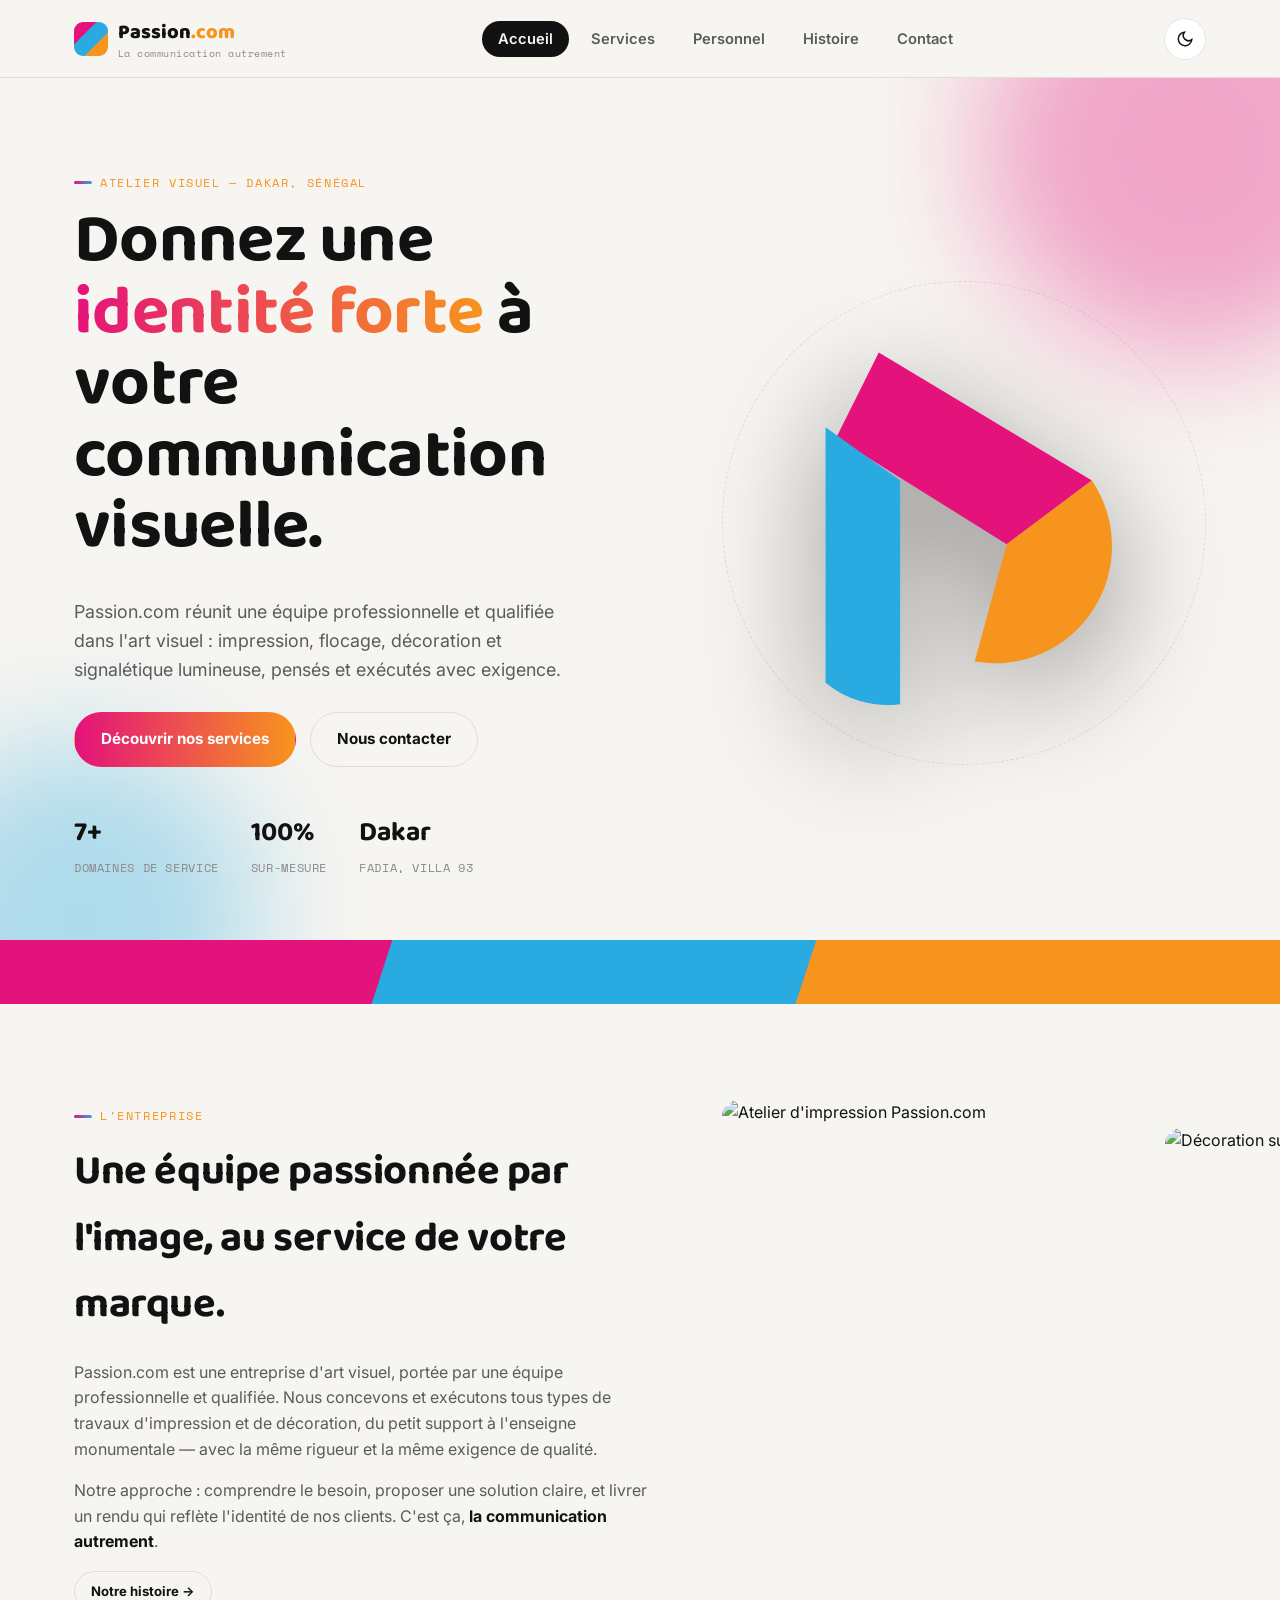
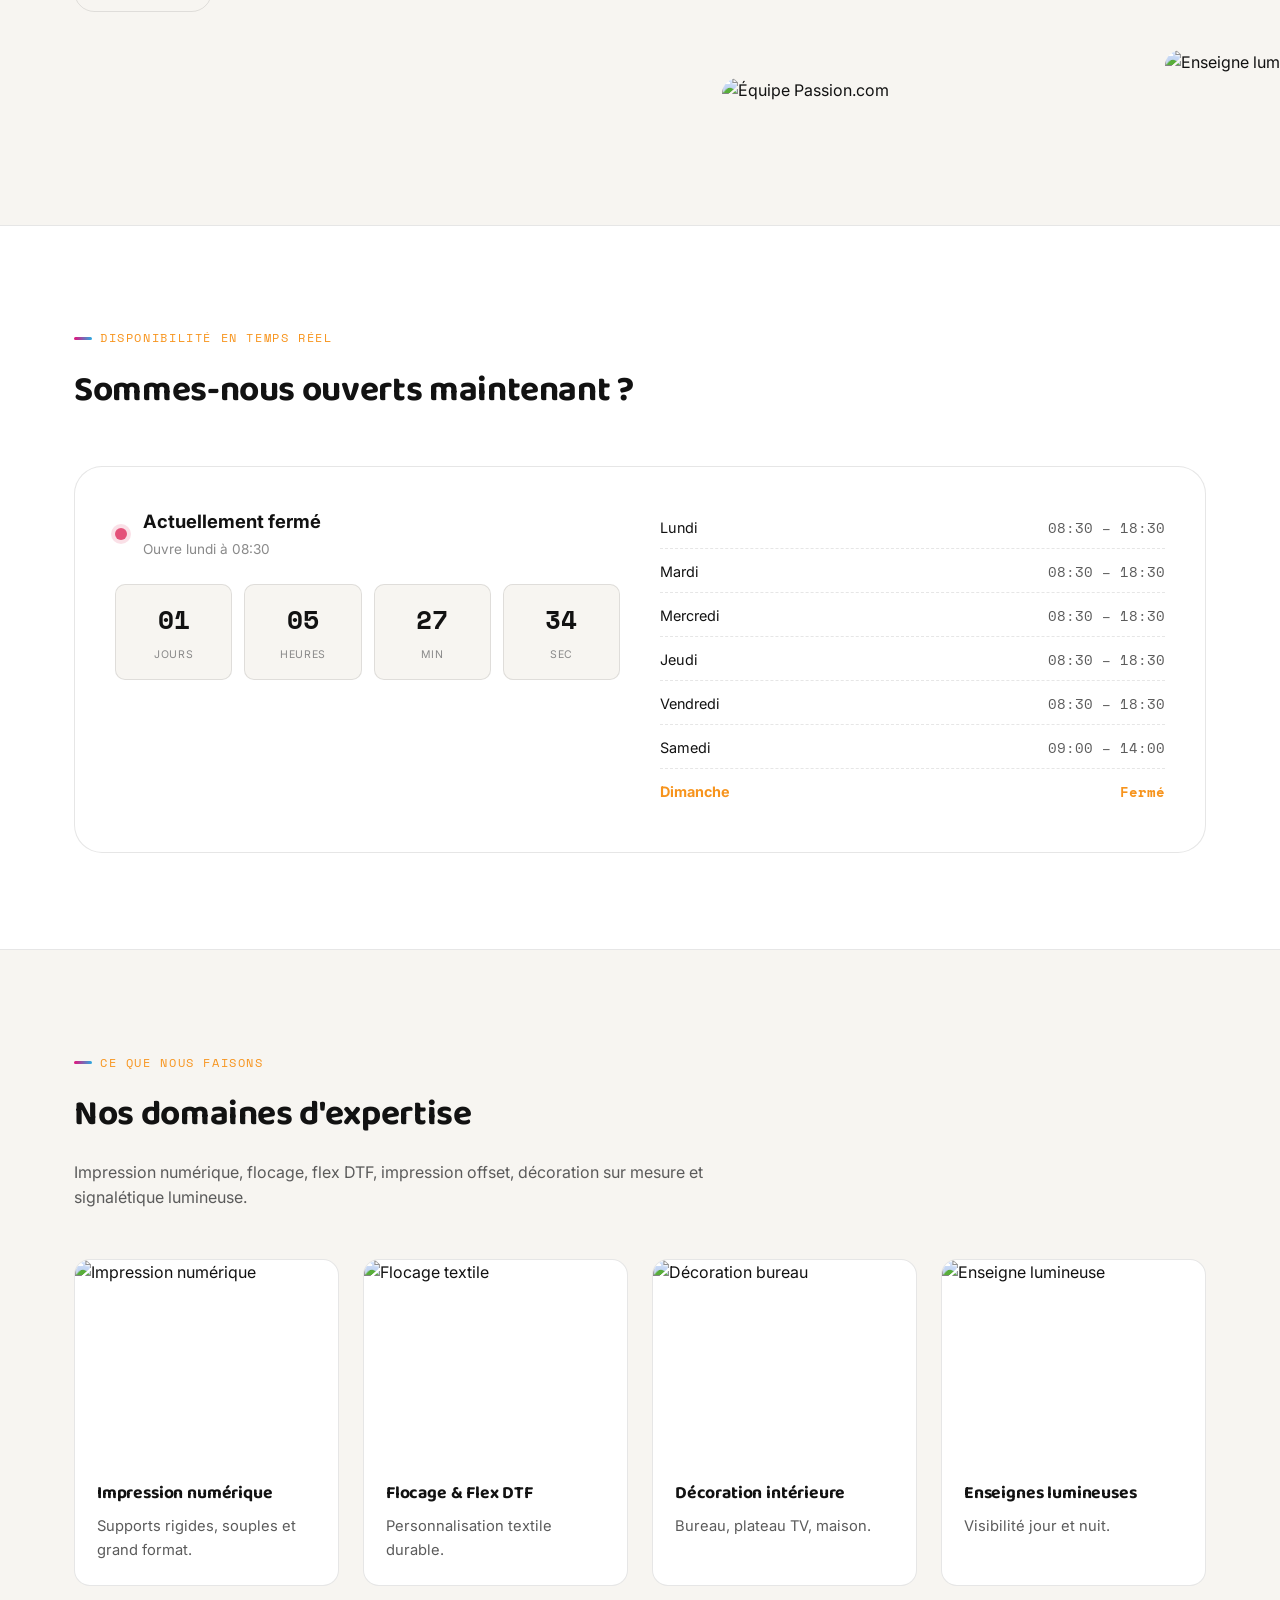
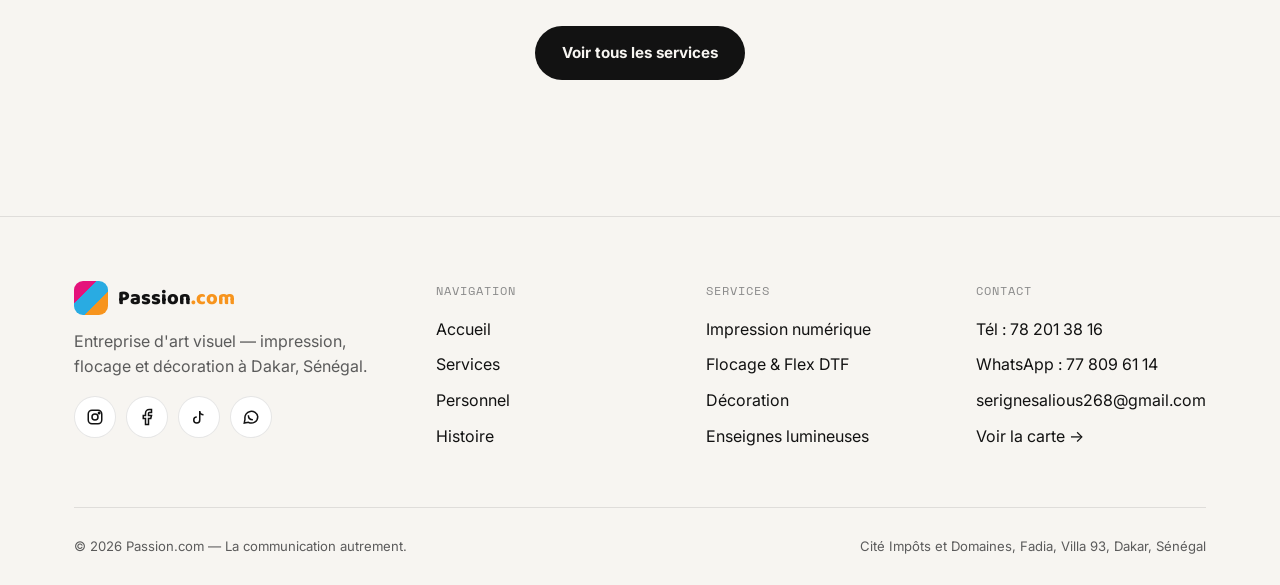
==== index.html @ 57a71912 "Premier depot du site Passion.com" ====
<!DOCTYPE html>
<html lang="fr" data-theme="dark">
<head>
<meta charset="UTF-8">
<meta name="viewport" content="width=device-width, initial-scale=1.0">
<title>Passion.com — La communication autrement | Dakar, Sénégal</title>
<meta name="description" content="Passion.com : impression numérique, flocage, flex DTF, impression offset, décoration et enseignes lumineuses à Dakar. La communication autrement.">
<link rel="preconnect" href="https://fonts.googleapis.com">
<link rel="stylesheet" href="css/style.css">
</head>
<body>

<!-- ============ HEADER ============ -->
<header class="site-header">
  <nav class="nav">
    <a href="index.html" class="brand">
      <span class="brand-mark"></span>
      <span>Passion<span style="color:var(--orange)">.com</span><small>La communication autrement</small></span>
    </a>
    <ul class="nav-links">
      <li><a href="index.html">Accueil</a></li>
      <li><a href="service.html">Services</a></li>
      <li><a href="personnel.html">Personnel</a></li>
      <li><a href="histoire.html">Histoire</a></li>
      <li><a href="contact.html">Contact</a></li>
    </ul>
    <div class="nav-actions">
      <button class="theme-toggle" aria-label="Basculer thème clair/sombre">
        <svg class="icon-sun" viewBox="0 0 24 24" fill="none" stroke="currentColor" stroke-width="2"><circle cx="12" cy="12" r="4"/><path d="M12 2v2M12 20v2M4.9 4.9l1.4 1.4M17.7 17.7l1.4 1.4M2 12h2M20 12h2M4.9 19.1l1.4-1.4M17.7 6.3l1.4-1.4"/></svg>
        <svg class="icon-moon" viewBox="0 0 24 24" fill="none" stroke="currentColor" stroke-width="2"><path d="M21 12.8A9 9 0 1111.2 3 7 7 0 0021 12.8z"/></svg>
      </button>
      <a href="contact.html" class="btn btn-primary btn-sm" style="display:none" id="cta-desktop">Devis gratuit</a>
      <button class="nav-toggle" aria-label="Ouvrir le menu"><span></span><span></span><span></span></button>
    </div>
  </nav>
</header>

<!-- ============ HERO ============ -->
<section class="hero">
  <div class="shard-field">
    <div class="shard blur" style="width:420px;height:420px;background:var(--magenta);border-radius:50%;top:-140px;right:-120px;"></div>
    <div class="shard blur" style="width:360px;height:360px;background:var(--blue);border-radius:50%;bottom:-160px;left:-100px;"></div>
  </div>
  <div class="container hero-grid">
    <div class="reveal in">
      <span class="eyebrow">Atelier visuel — Dakar, Sénégal</span>
      <h1>Donnez une <em>identité forte</em> à votre communication visuelle.</h1>
      <p class="lead">Passion.com réunit une équipe professionnelle et qualifiée dans l'art visuel : impression, flocage, décoration et signalétique lumineuse, pensés et exécutés avec exigence.</p>
      <div class="hero-actions">
        <a href="service.html" class="btn btn-gradient">Découvrir nos services</a>
        <a href="contact.html" class="btn btn-outline">Nous contacter</a>
      </div>
      <div class="hero-stats">
        <div class="hero-stat"><b>7+</b><span>Domaines de service</span></div>
        <div class="hero-stat"><b>100%</b><span>Sur-mesure</span></div>
        <div class="hero-stat"><b>Dakar</b><span>Fadia, Villa 93</span></div>
      </div>
    </div>
    <div class="hero-visual reveal in">
      <div class="ring"></div>
      <div class="p-shape">
        <svg viewBox="0 0 200 200">
          <polygon points="60,20 160,80 120,110 40,60" fill="var(--magenta)"/>
          <path d="M120,110 L160,80 A55,55 0 0 1 105,165 Z" fill="var(--orange)"/>
          <path d="M35,55 L70,80 L70,185 A45,45 0 0 1 35,175 Z" fill="var(--blue)"/>
        </svg>
      </div>
    </div>
  </div>
</section>

<div class="shard-divider" aria-hidden="true"><span></span><span></span><span></span></div>

<!-- ============ PRÉSENTATION ============ -->
<section id="apropos">
  <div class="container">
    <div class="hero-grid" style="align-items:flex-start;">
      <div class="reveal">
        <span class="eyebrow">L'entreprise</span>
        <h2 style="font-size:clamp(1.8rem,3.4vw,2.6rem)">Une équipe passionnée par l'image, au service de votre marque.</h2>
        <p>Passion.com est une entreprise d'art visuel, portée par une équipe professionnelle et qualifiée. Nous concevons et exécutons tous types de travaux d'impression et de décoration, du petit support à l'enseigne monumentale — avec la même rigueur et la même exigence de qualité.</p>
        <p>Notre approche : comprendre le besoin, proposer une solution claire, et livrer un rendu qui reflète l'identité de nos clients. C'est ça, <strong style="color:var(--ink)">la communication autrement</strong>.</p>
        <a href="histoire.html" class="btn btn-outline btn-sm">Notre histoire →</a>
      </div>
      <div class="grid" style="grid-template-columns:1fr 1fr; gap:16px;" class="reveal">
        <img src="https://picsum.photos/seed/passion-print/400/300" alt="Atelier d'impression Passion.com" style="border-radius:var(--radius-md); aspect-ratio:4/3; object-fit:cover;">
        <img src="https://picsum.photos/seed/passion-design/400/500" alt="Décoration sur mesure" style="border-radius:var(--radius-md); aspect-ratio:4/5; object-fit:cover; margin-top:28px;">
        <img src="https://picsum.photos/seed/passion-team/400/500" alt="Équipe Passion.com" style="border-radius:var(--radius-md); aspect-ratio:4/5; object-fit:cover;">
        <img src="https://picsum.photos/seed/passion-sign/400/300" alt="Enseigne lumineuse" style="border-radius:var(--radius-md); aspect-ratio:4/3; object-fit:cover; margin-top:-28px;">
      </div>
    </div>
  </div>
</section>

<!-- ============ HORAIRES / STATUT / COMPTE À REBOURS ============ -->
<section style="background:var(--bg-soft); border-top:1px solid var(--line); border-bottom:1px solid var(--line);">
  <div class="container">
    <div class="section-head reveal">
      <span class="eyebrow">Disponibilité en temps réel</span>
      <h2 style="font-size:clamp(1.6rem,3vw,2.2rem)">Sommes-nous ouverts maintenant ?</h2>
    </div>

    <div class="status-panel reveal">
      <div>
        <div class="status-now">
          <span class="status-dot" data-status-dot></span>
          <div class="status-text">
            <b data-status-text>—</b>
            <span data-status-sub>—</span>
          </div>
        </div>
        <div class="countdown" data-countdown>
          <div><b data-d>00</b><span>Jours</span></div>
          <div><b data-h>00</b><span>Heures</span></div>
          <div><b data-m>00</b><span>Min</span></div>
          <div><b data-s>00</b><span>Sec</span></div>
        </div>
      </div>
      <div>
        <ul class="hours-list" data-hours-list>
          <li data-day="1"><span>Lundi</span><span>08:30 – 18:30</span></li>
          <li data-day="2"><span>Mardi</span><span>08:30 – 18:30</span></li>
          <li data-day="3"><span>Mercredi</span><span>08:30 – 18:30</span></li>
          <li data-day="4"><span>Jeudi</span><span>08:30 – 18:30</span></li>
          <li data-day="5"><span>Vendredi</span><span>08:30 – 18:30</span></li>
          <li data-day="6"><span>Samedi</span><span>09:00 – 14:00</span></li>
          <li data-day="0"><span>Dimanche</span><span>Fermé</span></li>
        </ul>
      </div>
    </div>
  </div>
</section>

<!-- ============ APERÇU SERVICES ============ -->
<section>
  <div class="container">
    <div class="section-head reveal">
      <span class="eyebrow">Ce que nous faisons</span>
      <h2 style="font-size:clamp(1.6rem,3vw,2.2rem)">Nos domaines d'expertise</h2>
      <p>Impression numérique, flocage, flex DTF, impression offset, décoration sur mesure et signalétique lumineuse.</p>
    </div>
    <div class="grid grid-4 reveal">
      <div class="card">
        <div class="card-media"><img src="https://picsum.photos/seed/impression-num/400/300" alt="Impression numérique"></div>
        <div class="card-body"><h3>Impression numérique</h3><p>Supports rigides, souples et grand format.</p></div>
      </div>
      <div class="card">
        <div class="card-media"><img src="https://picsum.photos/seed/flocage-vet/400/300" alt="Flocage textile"></div>
        <div class="card-body"><h3>Flocage &amp; Flex DTF</h3><p>Personnalisation textile durable.</p></div>
      </div>
      <div class="card">
        <div class="card-media"><img src="https://picsum.photos/seed/deco-bureau/400/300" alt="Décoration bureau"></div>
        <div class="card-body"><h3>Décoration intérieure</h3><p>Bureau, plateau TV, maison.</p></div>
      </div>
      <div class="card">
        <div class="card-media"><img src="https://picsum.photos/seed/enseigne-lum/400/300" alt="Enseigne lumineuse"></div>
        <div class="card-body"><h3>Enseignes lumineuses</h3><p>Visibilité jour et nuit.</p></div>
      </div>
    </div>
    <div style="text-align:center; margin-top:40px;">
      <a href="service.html" class="btn btn-primary">Voir tous les services</a>
    </div>
  </div>
</section>

<!-- ============ FOOTER ============ -->
<footer class="site-footer">
  <div class="container">
    <div class="footer-grid">
      <div>
        <a href="index.html" class="brand" style="margin-bottom:14px;">
          <span class="brand-mark"></span>
          <span>Passion<span style="color:var(--orange)">.com</span></span>
        </a>
        <p>Entreprise d'art visuel — impression, flocage et décoration à Dakar, Sénégal.</p>
        <div class="social-row">
          <a class="social-btn instagram" href="https://instagram.com/Passion.com1" target="_blank" rel="noopener" aria-label="Instagram"><svg viewBox="0 0 24 24" fill="none" stroke="currentColor" stroke-width="2"><rect x="3" y="3" width="18" height="18" rx="5"/><circle cx="12" cy="12" r="4"/><circle cx="17.5" cy="6.5" r="1"/></svg></a>
          <a class="social-btn facebook" href="https://facebook.com/Passion.com" target="_blank" rel="noopener" aria-label="Facebook"><svg viewBox="0 0 24 24" fill="none" stroke="currentColor" stroke-width="2"><path d="M18 2h-3a5 5 0 00-5 5v3H7v4h3v8h4v-8h3l1-4h-4V7a1 1 0 011-1h3z"/></svg></a>
          <a class="social-btn tiktok" href="https://tiktok.com/@passioncom" target="_blank" rel="noopener" aria-label="TikTok"><svg viewBox="0 0 24 24" fill="none" stroke="currentColor" stroke-width="2"><path d="M9 12a4 4 0 104 4V4a5 5 0 005 5"/></svg></a>
          <a class="social-btn whatsapp" href="https://wa.me/221778096114" target="_blank" rel="noopener" aria-label="WhatsApp"><svg viewBox="0 0 24 24" fill="none" stroke="currentColor" stroke-width="2"><path d="M21 11.5a8.5 8.5 0 01-12.4 7.6L3 20l1-5.3A8.5 8.5 0 1121 11.5z"/><path d="M8.5 9.5c0 3.5 2.5 6 6 6"/></svg></a>
        </div>
      </div>
      <div>
        <h4>Navigation</h4>
        <ul>
          <li><a href="index.html">Accueil</a></li>
          <li><a href="service.html">Services</a></li>
          <li><a href="personnel.html">Personnel</a></li>
          <li><a href="histoire.html">Histoire</a></li>
        </ul>
      </div>
      <div>
        <h4>Services</h4>
        <ul>
          <li><a href="service.html">Impression numérique</a></li>
          <li><a href="service.html">Flocage &amp; Flex DTF</a></li>
          <li><a href="service.html">Décoration</a></li>
          <li><a href="service.html">Enseignes lumineuses</a></li>
        </ul>
      </div>
      <div>
        <h4>Contact</h4>
        <ul>
          <li><a href="tel:+221782013816">Tél : 78 201 38 16</a></li>
          <li><a href="https://wa.me/221778096114" target="_blank" rel="noopener">WhatsApp : 77 809 61 14</a></li>
          <li><a href="mailto:serignesalious268@gmail.com">serignesalious268@gmail.com</a></li>
          <li><a href="contact.html">Voir la carte →</a></li>
        </ul>
      </div>
    </div>
    <div class="footer-bottom">
      <p>© <span data-year></span> Passion.com — La communication autrement.</p>
      <p>Cité Impôts et Domaines, Fadia, Villa 93, Dakar, Sénégal</p>
    </div>
  </div>
</footer>

<script src="js/main.js"></script>
</body>
</html>
---- css/style.css ----
/* =========================================================
   PASSION.COM — Feuille de style principale
   Palette dérivée du logo : magenta / bleu ciel / orange sur noir
   ========================================================= */

@import url('https://fonts.googleapis.com/css2?family=Baloo+2:wght@500;600;700;800&family=Inter:wght@400;500;600;700&family=Space+Mono:wght@400;700&display=swap');

:root{
  /* ---- Couleurs de marque (fixes, ne changent pas avec le thème) ---- */
  --magenta:#E4127B;
  --blue:#29ABE2;
  --orange:#F7941D;

  /* ---- Thème sombre (par défaut) ---- */
  --bg:#0A0A0A;
  --bg-soft:#141414;
  --bg-card:#181818;
  --line: rgba(255,255,255,0.10);
  --ink:#FAFAF8;
  --ink-muted:#9A9A9A;
  --ink-dim:#6B6B6B;
  --shadow: 0 20px 50px rgba(0,0,0,0.45);

  --radius-lg: 28px;
  --radius-md: 16px;
  --radius-sm: 10px;

  --font-display:'Baloo 2', system-ui, sans-serif;
  --font-body:'Inter', system-ui, sans-serif;
  --font-mono:'Space Mono', monospace;

  --container: 1180px;
}

html[data-theme="light"]{
  --bg:#F7F5F1;
  --bg-soft:#FFFFFF;
  --bg-card:#FFFFFF;
  --line: rgba(10,10,10,0.10);
  --ink:#121212;
  --ink-muted:#5B5B5B;
  --ink-dim:#8A8A8A;
  --shadow: 0 20px 40px rgba(20,20,20,0.10);
}

*,*::before,*::after{ box-sizing:border-box; }
html{ scroll-behavior:smooth; }
body{
  margin:0;
  background:var(--bg);
  color:var(--ink);
  font-family:var(--font-body);
  line-height:1.6;
  transition:background .35s ease, color .35s ease;
  overflow-x:hidden;
}
img{ max-width:100%; display:block; }
a{ color:inherit; text-decoration:none; }
ul{ margin:0; padding:0; list-style:none; }
h1,h2,h3,h4{ font-family:var(--font-display); font-weight:700; margin:0 0 .5em; letter-spacing:-.01em; }
p{ margin:0 0 1em; color:var(--ink-muted); }
.container{ max-width:var(--container); margin:0 auto; padding:0 24px; }
section{ padding:96px 0; position:relative; }
@media (max-width:720px){ section{ padding:64px 0; } }

.eyebrow{
  font-family:var(--font-mono);
  font-size:.72rem;
  letter-spacing:.14em;
  text-transform:uppercase;
  color:var(--orange);
  display:inline-flex;
  align-items:center;
  gap:8px;
  margin-bottom:14px;
}
.eyebrow::before{
  content:"";
  width:18px; height:3px;
  background:linear-gradient(90deg,var(--magenta),var(--blue));
  border-radius:2px;
}

/* Focus visibility */
a:focus-visible, button:focus-visible, input:focus-visible, textarea:focus-visible, select:focus-visible{
  outline:2px solid var(--blue);
  outline-offset:3px;
}

@media (prefers-reduced-motion: reduce){
  *{ animation-duration:0.001ms !important; animation-iteration-count:1 !important; transition-duration:0.001ms !important; scroll-behavior:auto !important; }
}

/* =========================================================
   Motif signature : "éclats" — fragments géométriques
   inspirés du logo (le P coupé en 3 formes)
   ========================================================= */
.shard-field{ position:absolute; inset:0; overflow:hidden; pointer-events:none; z-index:0; }
.shard{
  position:absolute;
  opacity:.85;
  filter:blur(0px);
}
.shard.blur{ filter: blur(60px); opacity:.35; }

.shard-divider{
  width:100%; height:64px;
  display:flex;
  overflow:hidden;
}
.shard-divider span{ flex:1; height:100%; transform:skewX(-18deg) scale(1.2); }
.shard-divider span:nth-child(1){ background:var(--magenta); }
.shard-divider span:nth-child(2){ background:var(--blue); margin-left:-6px; }
.shard-divider span:nth-child(3){ background:var(--orange); margin-left:-6px; }

/* =========================================================
   Header / Navigation
   ========================================================= */
.site-header{
  position:sticky; top:0; z-index:100;
  background:color-mix(in srgb, var(--bg) 88%, transparent);
  backdrop-filter:blur(14px);
  border-bottom:1px solid var(--line);
}
.nav{
  display:flex; align-items:center; justify-content:space-between;
  padding:16px 24px;
  max-width:var(--container);
  margin:0 auto;
}
.brand{ display:flex; align-items:center; gap:10px; font-family:var(--font-display); font-size:1.25rem; font-weight:800; }
.brand-mark{
  width:34px; height:34px; border-radius:9px;
  background:
    linear-gradient(135deg, var(--magenta) 0 33%, var(--blue) 33% 66%, var(--orange) 66% 100%);
  flex-shrink:0;
}
.brand small{ color:var(--ink-dim); font-family:var(--font-mono); font-weight:400; font-size:.6rem; display:block; margin-top:-2px; letter-spacing:.05em;}

.nav-links{ display:flex; gap:6px; align-items:center; }
.nav-links a{
  padding:9px 16px; border-radius:999px; font-weight:600; font-size:.92rem;
  color:var(--ink-muted); transition:.2s;
}
.nav-links a:hover{ color:var(--ink); background:var(--bg-soft); }
.nav-links a.active{ color:var(--bg); background:var(--ink); }

.nav-actions{ display:flex; align-items:center; gap:10px; }

.theme-toggle{
  width:42px; height:42px; border-radius:50%;
  border:1px solid var(--line); background:var(--bg-soft); color:var(--ink);
  cursor:pointer; display:flex; align-items:center; justify-content:center;
  transition:.2s;
}
.theme-toggle:hover{ border-color:var(--orange); transform:translateY(-1px); }
.theme-toggle svg{ width:18px; height:18px; }
.theme-toggle .icon-moon{ display:none; }
html[data-theme="light"] .theme-toggle .icon-sun{ display:none; }
html[data-theme="light"] .theme-toggle .icon-moon{ display:block; }

.nav-toggle{
  display:none; width:42px; height:42px; border-radius:10px;
  border:1px solid var(--line); background:var(--bg-soft); color:var(--ink);
  cursor:pointer; align-items:center; justify-content:center; flex-direction:column; gap:4px;
}
.nav-toggle span{ width:18px; height:2px; background:currentColor; border-radius:2px; transition:.25s; }

@media (max-width:880px){
  .nav-links{
    position:fixed; inset:70px 16px auto 16px;
    background:var(--bg-soft); border:1px solid var(--line); border-radius:var(--radius-md);
    flex-direction:column; align-items:stretch; padding:10px;
    box-shadow:var(--shadow);
    transform:translateY(-14px); opacity:0; visibility:hidden; pointer-events:none;
    transition:.25s;
  }
  .nav-links.open{ transform:translateY(0); opacity:1; visibility:visible; pointer-events:auto; }
  .nav-links a{ text-align:center; }
  .nav-toggle{ display:flex; }
}

/* =========================================================
   Boutons
   ========================================================= */
.btn{
  display:inline-flex; align-items:center; gap:8px; justify-content:center;
  padding:14px 26px; border-radius:999px; font-weight:700; font-size:.95rem;
  border:1px solid transparent; cursor:pointer; transition:.2s; white-space:nowrap;
}
.btn-primary{ background:var(--ink); color:var(--bg); }
.btn-primary:hover{ transform:translateY(-2px); box-shadow:var(--shadow); }
.btn-outline{ border-color:var(--line); color:var(--ink); }
.btn-outline:hover{ border-color:var(--orange); color:var(--orange); }
.btn-gradient{ background:linear-gradient(90deg,var(--magenta),var(--orange)); color:#fff; }
.btn-gradient:hover{ transform:translateY(-2px); box-shadow:0 14px 30px rgba(228,18,123,.35); }
.btn-sm{ padding:9px 16px; font-size:.82rem; }

/* =========================================================
   Hero
   ========================================================= */
.hero{ padding:88px 0 60px; overflow:hidden; }
.hero-grid{ display:grid; grid-template-columns:1.1fr .9fr; gap:56px; align-items:center; position:relative; z-index:1; }
.hero h1{ font-size:clamp(2.4rem,5.4vw,4.3rem); line-height:1.04; }
.hero h1 em{ font-style:normal; background:linear-gradient(90deg,var(--magenta),var(--orange)); -webkit-background-clip:text; background-clip:text; color:transparent; }
.hero p.lead{ font-size:1.12rem; max-width:46ch; }
.hero-actions{ display:flex; gap:14px; flex-wrap:wrap; margin-top:28px; }
.hero-stats{ display:flex; gap:32px; margin-top:44px; flex-wrap:wrap; }
.hero-stat b{ display:block; font-family:var(--font-display); font-size:1.7rem; }
.hero-stat span{ font-size:.78rem; color:var(--ink-dim); font-family:var(--font-mono); text-transform:uppercase; letter-spacing:.05em; }

.hero-visual{ position:relative; aspect-ratio:1/1; }
.hero-visual .p-shape{ position:absolute; inset:6%; }
.hero-visual svg{ width:100%; height:100%; filter:drop-shadow(0 30px 60px rgba(0,0,0,.4)); }
.hero-visual .ring{ position:absolute; inset:0; border-radius:50%; border:1px dashed var(--line); animation:spin 40s linear infinite; }
@keyframes spin{ to{ transform:rotate(360deg); } }

@media (max-width:920px){
  .hero-grid{ grid-template-columns:1fr; }
  .hero-visual{ max-width:340px; margin:0 auto; }
}

/* =========================================================
   Cartes génériques
   ========================================================= */
.grid{ display:grid; gap:24px; }
.grid-2{ grid-template-columns:repeat(2,1fr); }
.grid-3{ grid-template-columns:repeat(3,1fr); }
.grid-4{ grid-template-columns:repeat(4,1fr); }
@media (max-width:920px){ .grid-3,.grid-4{ grid-template-columns:repeat(2,1fr); } }
@media (max-width:620px){ .grid-2,.grid-3,.grid-4{ grid-template-columns:1fr; } }

.card{
  background:var(--bg-card); border:1px solid var(--line); border-radius:var(--radius-md);
  overflow:hidden; transition:.25s; position:relative;
}
.card:hover{ transform:translateY(-4px); box-shadow:var(--shadow); border-color:transparent; }
.card-media{ aspect-ratio:4/3; overflow:hidden; position:relative; }
.card-media img{ width:100%; height:100%; object-fit:cover; transition:.5s; }
.card:hover .card-media img{ transform:scale(1.06); }
.card-tag{
  position:absolute; top:12px; left:12px; z-index:2;
  font-family:var(--font-mono); font-size:.66rem; text-transform:uppercase; letter-spacing:.06em;
  padding:5px 10px; border-radius:999px; color:#fff;
  background:var(--magenta);
}
.card-body{ padding:22px; }
.card-body h3{ font-size:1.1rem; margin-bottom:8px; }
.card-body p{ font-size:.92rem; margin-bottom:0; }

/* Section headers */
.section-head{ max-width:640px; margin-bottom:48px; }
.section-head.center{ margin-left:auto; margin-right:auto; text-align:center; }

/* =========================================================
   Filtres dynamiques
   ========================================================= */
.filter-bar{ display:flex; flex-wrap:wrap; gap:10px; margin-bottom:40px; }
.filter-btn{
  padding:10px 18px; border-radius:999px; border:1px solid var(--line);
  background:var(--bg-soft); color:var(--ink-muted); font-weight:600; font-size:.85rem;
  cursor:pointer; transition:.2s;
}
.filter-btn:hover{ color:var(--ink); border-color:var(--orange); }
.filter-btn.active{ background:var(--ink); color:var(--bg); border-color:var(--ink); }
.filter-item{ transition:opacity .25s, transform .25s; }
.filter-item.hidden{ display:none; }

/* =========================================================
   Bloc horaires / statut / compte à rebours
   ========================================================= */
.status-panel{
  background:var(--bg-soft); border:1px solid var(--line); border-radius:var(--radius-lg);
  padding:40px; display:grid; grid-template-columns:1fr 1fr; gap:40px;
}
@media (max-width:820px){ .status-panel{ grid-template-columns:1fr; } }

.status-now{ display:flex; align-items:center; gap:16px; margin-bottom:22px; }
.status-dot{ width:12px; height:12px; border-radius:50%; background:var(--ink-dim); flex-shrink:0; box-shadow:0 0 0 4px transparent; }
.status-dot.open{ background:#37C871; box-shadow:0 0 0 4px rgba(55,200,113,.18); }
.status-dot.closed{ background:#E4527A; box-shadow:0 0 0 4px rgba(228,82,122,.18); }
.status-text b{ font-size:1.15rem; display:block; }
.status-text span{ color:var(--ink-dim); font-size:.85rem; }

.countdown{ display:flex; gap:12px; }
.countdown div{
  background:var(--bg); border:1px solid var(--line); border-radius:var(--radius-sm);
  padding:14px 10px; text-align:center; flex:1;
}
.countdown b{ font-family:var(--font-mono); font-size:1.6rem; display:block; }
.countdown span{ font-size:.66rem; text-transform:uppercase; letter-spacing:.06em; color:var(--ink-dim); }

.hours-list{ display:flex; flex-direction:column; gap:2px; }
.hours-list li{ display:flex; justify-content:space-between; padding:9px 0; border-bottom:1px dashed var(--line); font-size:.9rem; }
.hours-list li:last-child{ border-bottom:none; }
.hours-list li.today{ color:var(--orange); font-weight:700; }
.hours-list li span:last-child{ font-family:var(--font-mono); color:var(--ink-muted); }
.hours-list li.today span:last-child{ color:var(--orange); }

/* =========================================================
   Footer
   ========================================================= */
.site-footer{ border-top:1px solid var(--line); padding:64px 0 28px; margin-top:40px; }
.footer-grid{ display:grid; grid-template-columns:1.4fr 1fr 1fr 1fr; gap:40px; margin-bottom:48px; }
@media (max-width:780px){ .footer-grid{ grid-template-columns:1fr 1fr; } }
@media (max-width:520px){ .footer-grid{ grid-template-columns:1fr; } }
.footer-grid h4{ font-size:.78rem; text-transform:uppercase; letter-spacing:.08em; color:var(--ink-dim); font-family:var(--font-mono); font-weight:400; margin-bottom:16px; }
.footer-grid ul li{ margin-bottom:10px; }
.footer-grid a:hover{ color:var(--orange); }
.footer-bottom{ display:flex; justify-content:space-between; align-items:center; padding-top:28px; border-top:1px solid var(--line); flex-wrap:wrap; gap:12px; }
.footer-bottom p{ margin:0; font-size:.82rem; }

.social-row{ display:flex; gap:10px; }
.social-btn{
  width:42px; height:42px; border-radius:50%; border:1px solid var(--line);
  display:flex; align-items:center; justify-content:center; transition:.2s; background:var(--bg-soft);
}
.social-btn svg{ width:18px; height:18px; }
.social-btn:hover{ transform:translateY(-3px); border-color:transparent; }
.social-btn.instagram:hover{ background:linear-gradient(45deg,#F58529,#DD2A7B,#8134AF,#515BD4); color:#fff; }
.social-btn.facebook:hover{ background:#1877F2; color:#fff; }
.social-btn.tiktok:hover{ background:#000; color:#fff; }
.social-btn.whatsapp:hover{ background:#25D366; color:#fff; }
.social-btn.email:hover{ background:var(--orange); color:#fff; }

/* =========================================================
   Page header (pages internes)
   ========================================================= */
.page-hero{ padding:64px 0 40px; position:relative; overflow:hidden; }
.page-hero h1{ font-size:clamp(2rem,4.6vw,3.2rem); }
.breadcrumb{ font-family:var(--font-mono); font-size:.78rem; color:var(--ink-dim); margin-bottom:18px; }
.breadcrumb a:hover{ color:var(--orange); }

/* =========================================================
   Formulaire de contact
   ========================================================= */
.form-grid{ display:grid; grid-template-columns:1fr 1fr; gap:60px; align-items:start; }
@media (max-width:880px){ .form-grid{ grid-template-columns:1fr; } }
.field{ margin-bottom:20px; }
.field label{ display:block; font-size:.82rem; font-weight:600; margin-bottom:8px; color:var(--ink-muted); }
.field input, .field textarea{
  width:100%; padding:14px 16px; border-radius:var(--radius-sm); border:1px solid var(--line);
  background:var(--bg-soft); color:var(--ink); font-family:var(--font-body); font-size:.95rem;
  transition:.2s;
}
.field input:focus, .field textarea:focus{ border-color:var(--blue); }
.field textarea{ resize:vertical; min-height:130px; }
.row-2{ display:grid; grid-template-columns:1fr 1fr; gap:16px; }
@media (max-width:520px){ .row-2{ grid-template-columns:1fr; } }

.map-wrap{ border-radius:var(--radius-md); overflow:hidden; border:1px solid var(--line); margin-top:24px; }
.map-wrap iframe{ width:100%; height:320px; border:0; filter: grayscale(.15); }

.contact-info-item{ display:flex; gap:16px; align-items:flex-start; padding:18px 0; border-bottom:1px solid var(--line); }
.contact-info-item:last-child{ border-bottom:none; }
.contact-info-icon{ width:44px; height:44px; border-radius:12px; background:var(--bg-soft); border:1px solid var(--line); display:flex; align-items:center; justify-content:center; flex-shrink:0; }
.contact-info-icon svg{ width:19px; height:19px; }
.contact-info-item h4{ font-size:.95rem; margin-bottom:2px; }
.contact-info-item p{ margin:0; font-size:.9rem; }

.form-status{ font-size:.85rem; margin-top:14px; display:none; padding:12px 16px; border-radius:var(--radius-sm); }
.form-status.show{ display:block; }
.form-status.ok{ background:rgba(55,200,113,.12); color:#37C871; }
.form-status.err{ background:rgba(228,82,122,.12); color:#E4527A; }

/* =========================================================
   Timeline (Histoire)
   ========================================================= */
.timeline{ position:relative; padding-left:36px; }
.timeline::before{ content:""; position:absolute; left:8px; top:6px; bottom:6px; width:2px; background:linear-gradient(var(--magenta),var(--blue),var(--orange)); }
.timeline-item{ position:relative; padding-bottom:44px; }
.timeline-item:last-child{ padding-bottom:0; }
.timeline-dot{ position:absolute; left:-36px; top:4px; width:18px; height:18px; border-radius:50%; background:var(--bg); border:3px solid var(--orange); }
.timeline-year{ font-family:var(--font-mono); color:var(--orange); font-size:.85rem; margin-bottom:6px; display:block; }
.timeline-item h3{ font-size:1.2rem; }

.notice{
  background:linear-gradient(90deg, rgba(228,18,123,.08), rgba(41,171,226,.08));
  border:1px solid var(--line); border-radius:var(--radius-md);
  padding:22px 24px; font-size:.9rem; margin-bottom:44px;
}
.notice strong{ color:var(--ink); }

/* Person cards */
.person-card .card-media{ aspect-ratio:3/4; }
.person-role{ font-family:var(--font-mono); font-size:.72rem; text-transform:uppercase; letter-spacing:.05em; color:var(--blue); margin-bottom:6px; display:block; }

/* Reveal on scroll */
.reveal{ opacity:0; transform:translateY(24px); transition:opacity .6s ease, transform .6s ease; }
.reveal.in{ opacity:1; transform:translateY(0); }
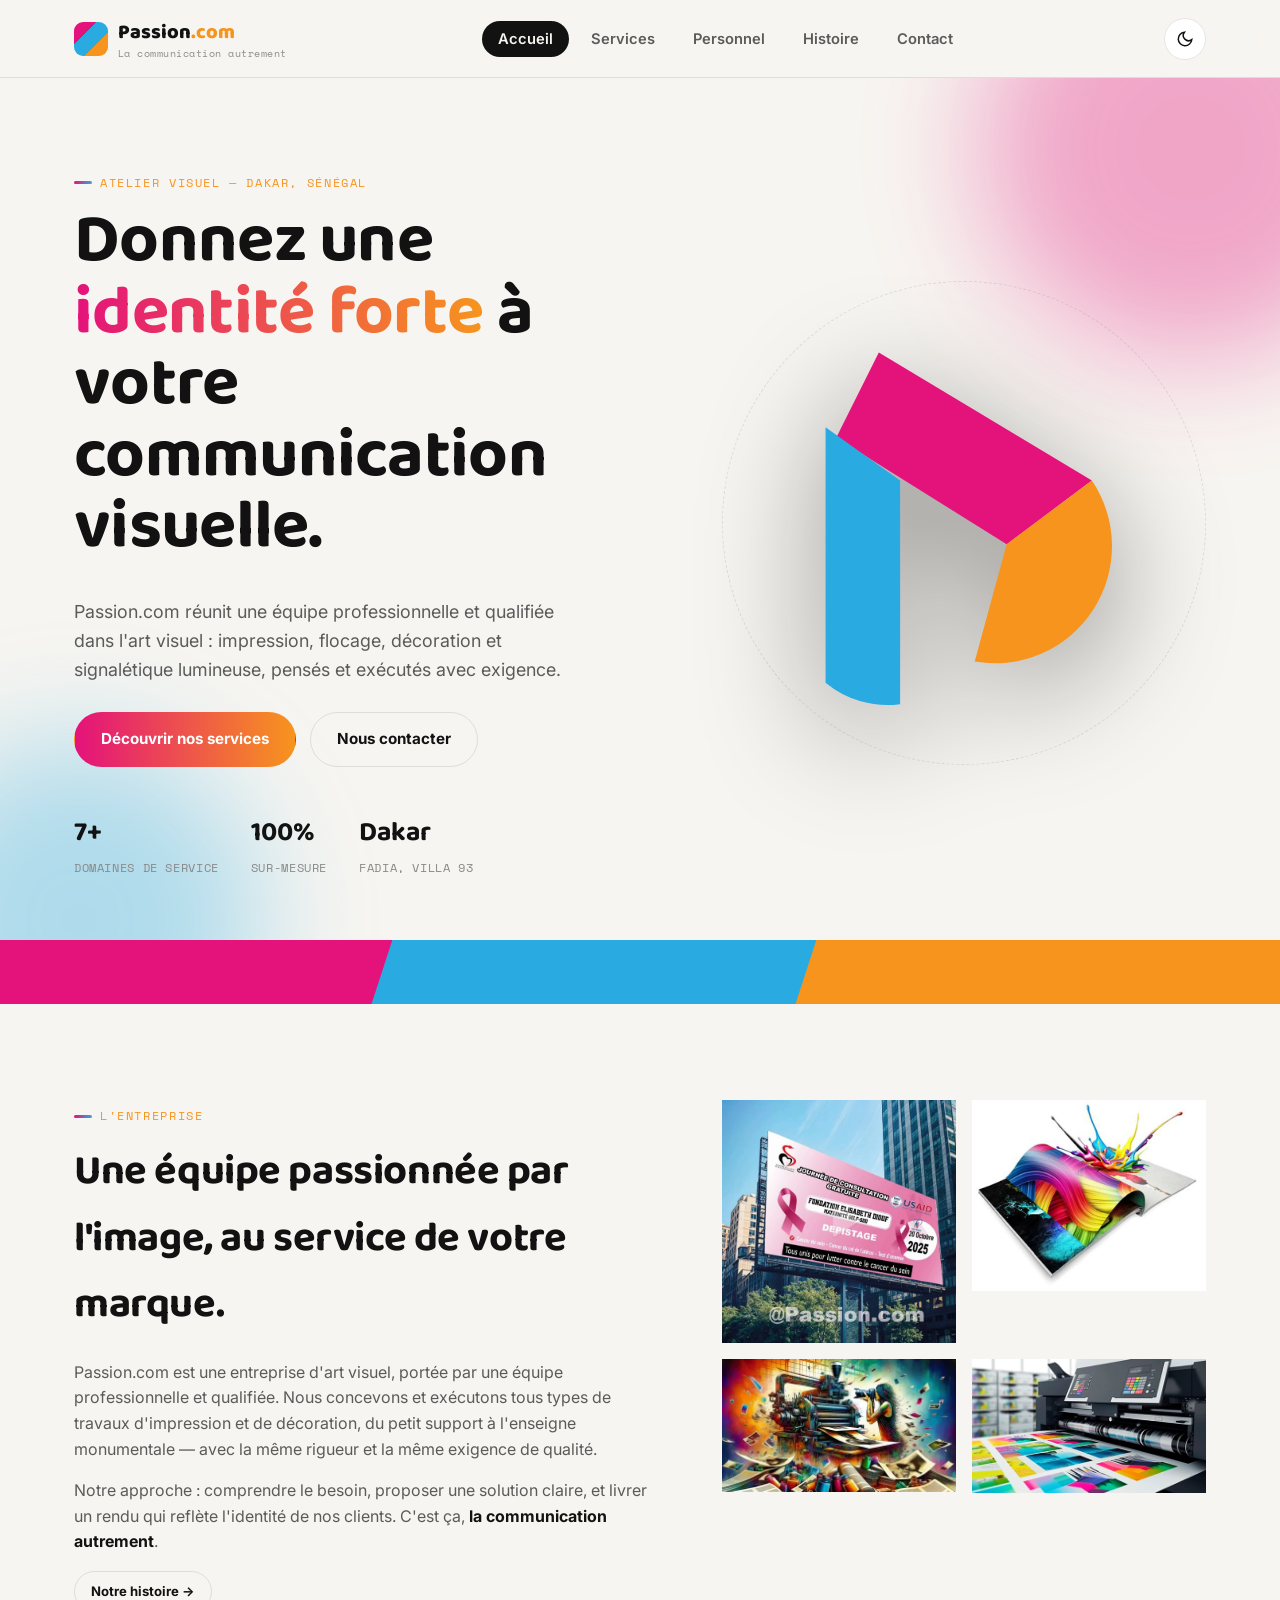
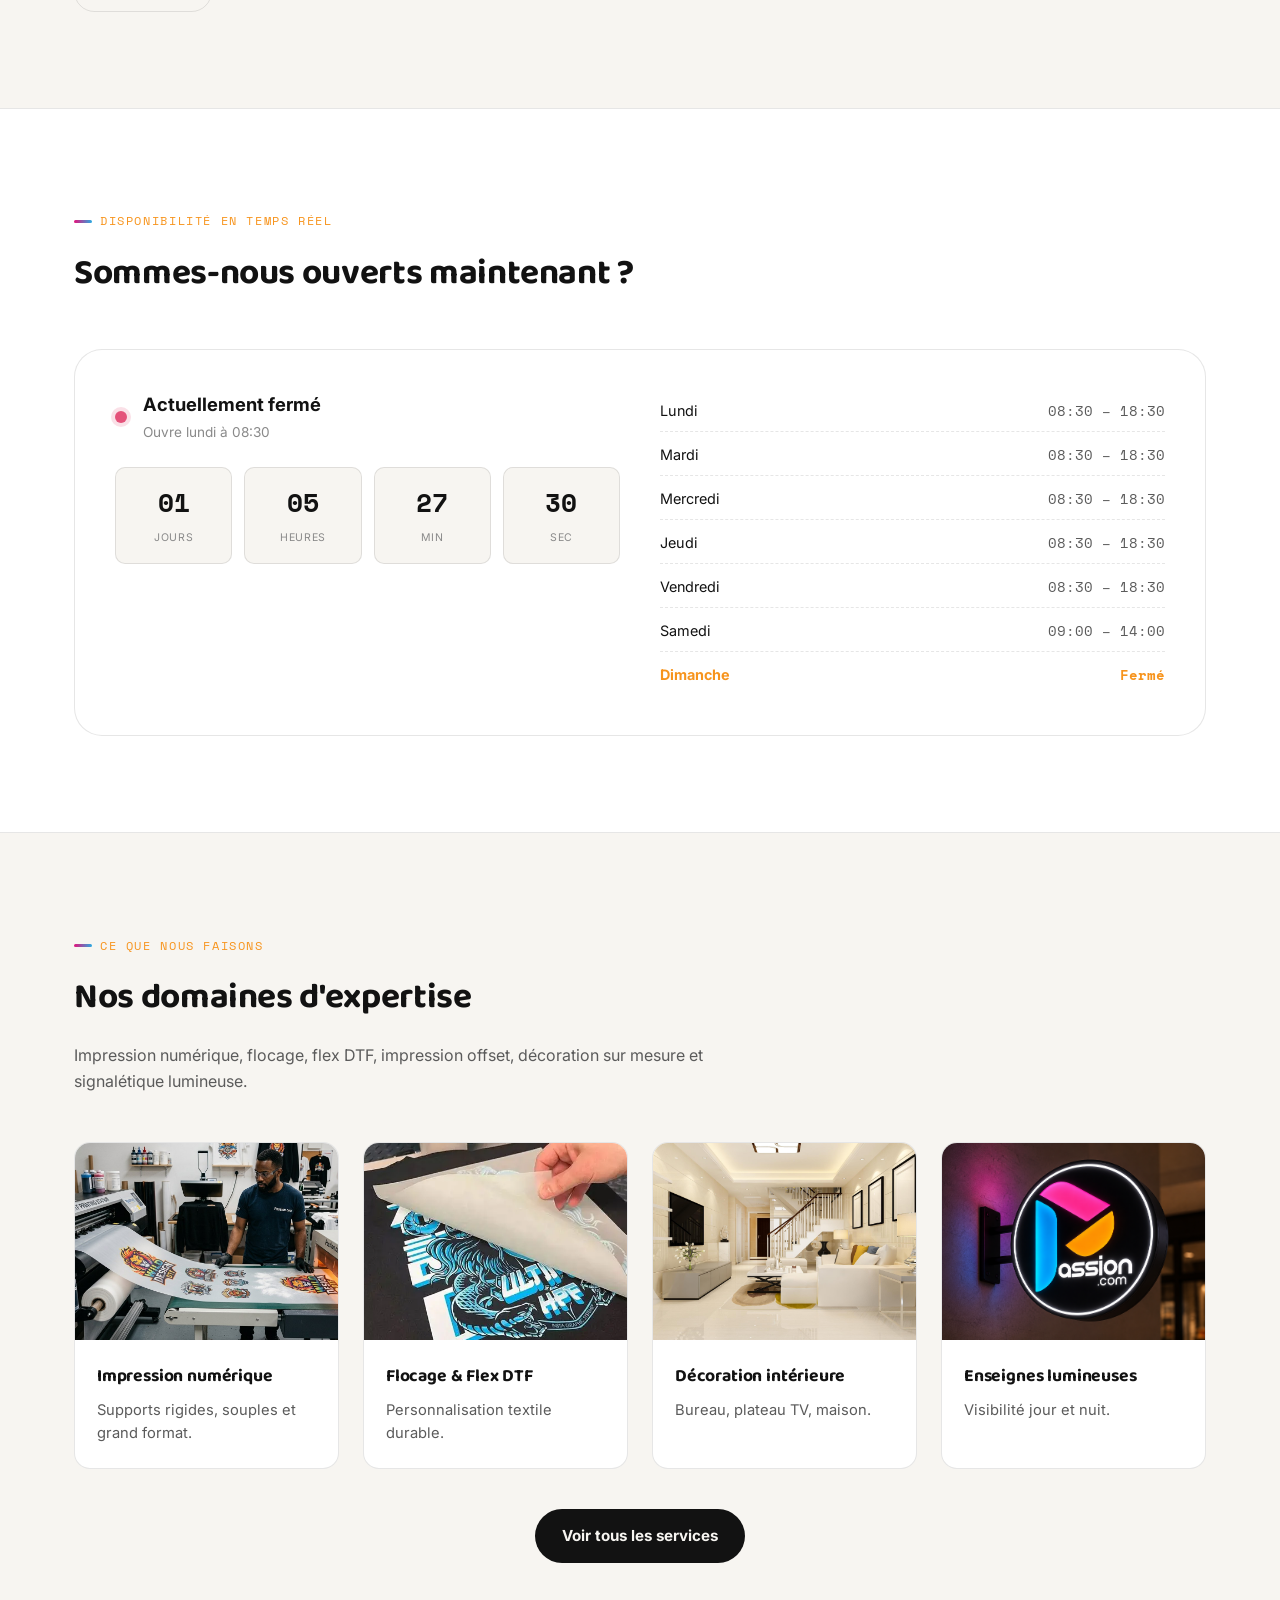
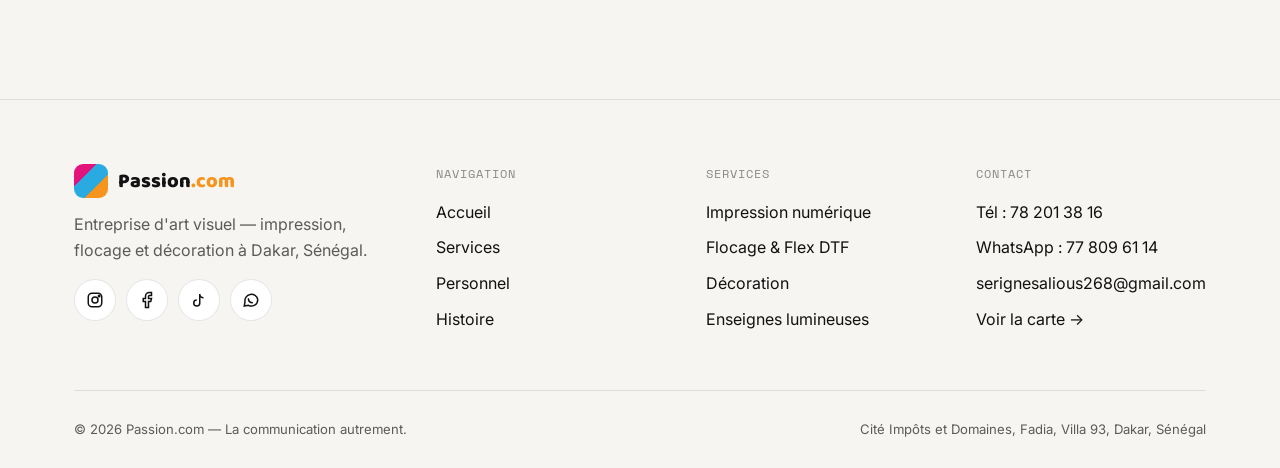
==== commit 27ca5250: "Ajout des images, video et mise a jour du site" ====
--- a/index.html
+++ b/index.html
@@ -83,10 +83,10 @@
         <a href="histoire.html" class="btn btn-outline btn-sm">Notre histoire →</a>
       </div>
       <div class="grid" style="grid-template-columns:1fr 1fr; gap:16px;" class="reveal">
-        <img src="https://picsum.photos/seed/passion-print/400/300" alt="Atelier d'impression Passion.com" style="border-radius:var(--radius-md); aspect-ratio:4/3; object-fit:cover;">
-        <img src="https://picsum.photos/seed/passion-design/400/500" alt="Décoration sur mesure" style="border-radius:var(--radius-md); aspect-ratio:4/5; object-fit:cover; margin-top:28px;">
-        <img src="https://picsum.photos/seed/passion-team/400/500" alt="Équipe Passion.com" style="border-radius:var(--radius-md); aspect-ratio:4/5; object-fit:cover;">
-        <img src="https://picsum.photos/seed/passion-sign/400/300" alt="Enseigne lumineuse" style="border-radius:var(--radius-md); aspect-ratio:4/3; object-fit:cover; margin-top:-28px;">
+        <img src="image/paneau.jpg" alt="">
+         <img src="image/OIP (1).webp" alt="">
+        <img src="image/OIP (2).webp" alt="">
+        <img src="image/machine.webp" alt="">
       </div>
     </div>
   </div>
@@ -141,19 +141,19 @@
     </div>
     <div class="grid grid-4 reveal">
       <div class="card">
-        <div class="card-media"><img src="https://picsum.photos/seed/impression-num/400/300" alt="Impression numérique"></div>
+        <div class="card-media"><img src="image/impression numerique.jpg" alt="Impression numérique"></div>
         <div class="card-body"><h3>Impression numérique</h3><p>Supports rigides, souples et grand format.</p></div>
       </div>
       <div class="card">
-        <div class="card-media"><img src="https://picsum.photos/seed/flocage-vet/400/300" alt="Flocage textile"></div>
+        <div class="card-media"><img src="image/dtf.webp" alt="Flocage textile"></div>
         <div class="card-body"><h3>Flocage &amp; Flex DTF</h3><p>Personnalisation textile durable.</p></div>
       </div>
       <div class="card">
-        <div class="card-media"><img src="https://picsum.photos/seed/deco-bureau/400/300" alt="Décoration bureau"></div>
+        <div class="card-media"><img src="image/interieur.jpg" alt="Décoration bureau"></div>
         <div class="card-body"><h3>Décoration intérieure</h3><p>Bureau, plateau TV, maison.</p></div>
       </div>
       <div class="card">
-        <div class="card-media"><img src="https://picsum.photos/seed/enseigne-lum/400/300" alt="Enseigne lumineuse"></div>
+        <div class="card-media"><img src="image/enseigne.png" alt="Enseigne lumineuse"></div>
         <div class="card-body"><h3>Enseignes lumineuses</h3><p>Visibilité jour et nuit.</p></div>
       </div>
     </div>
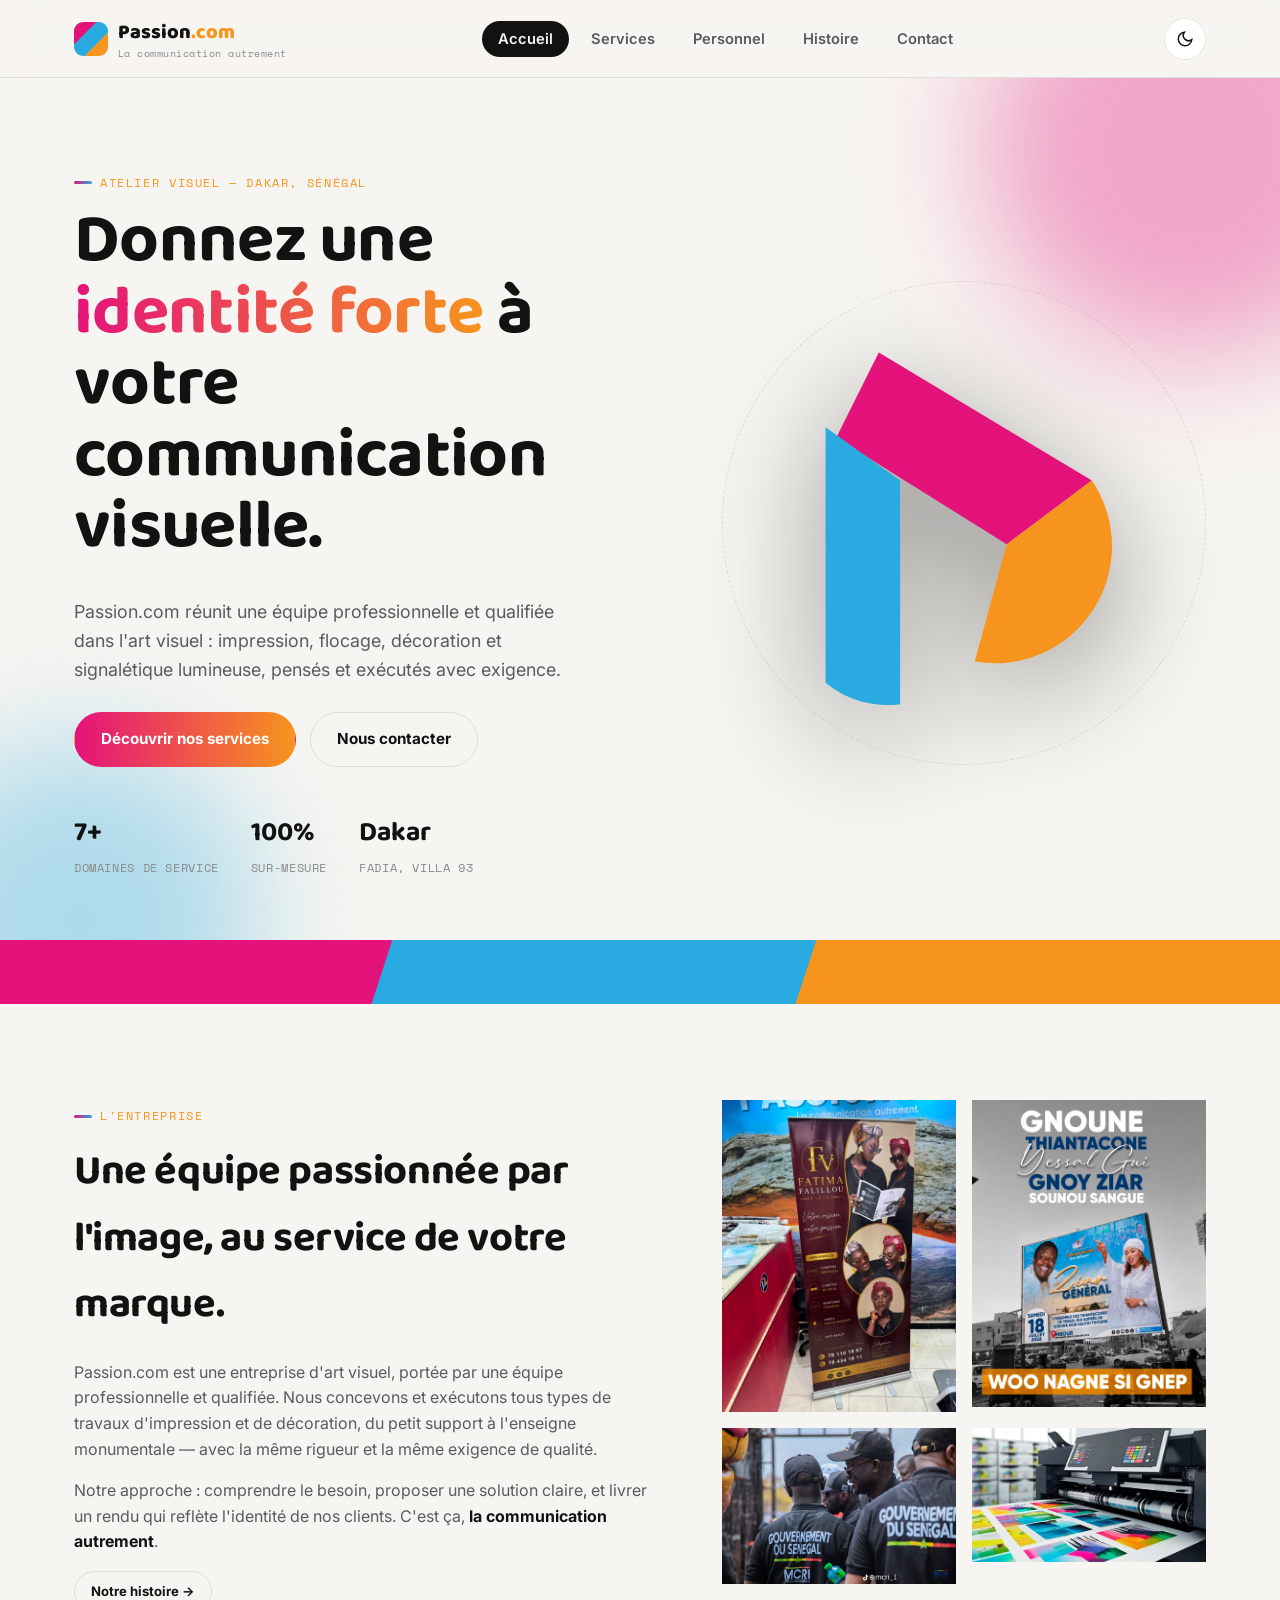
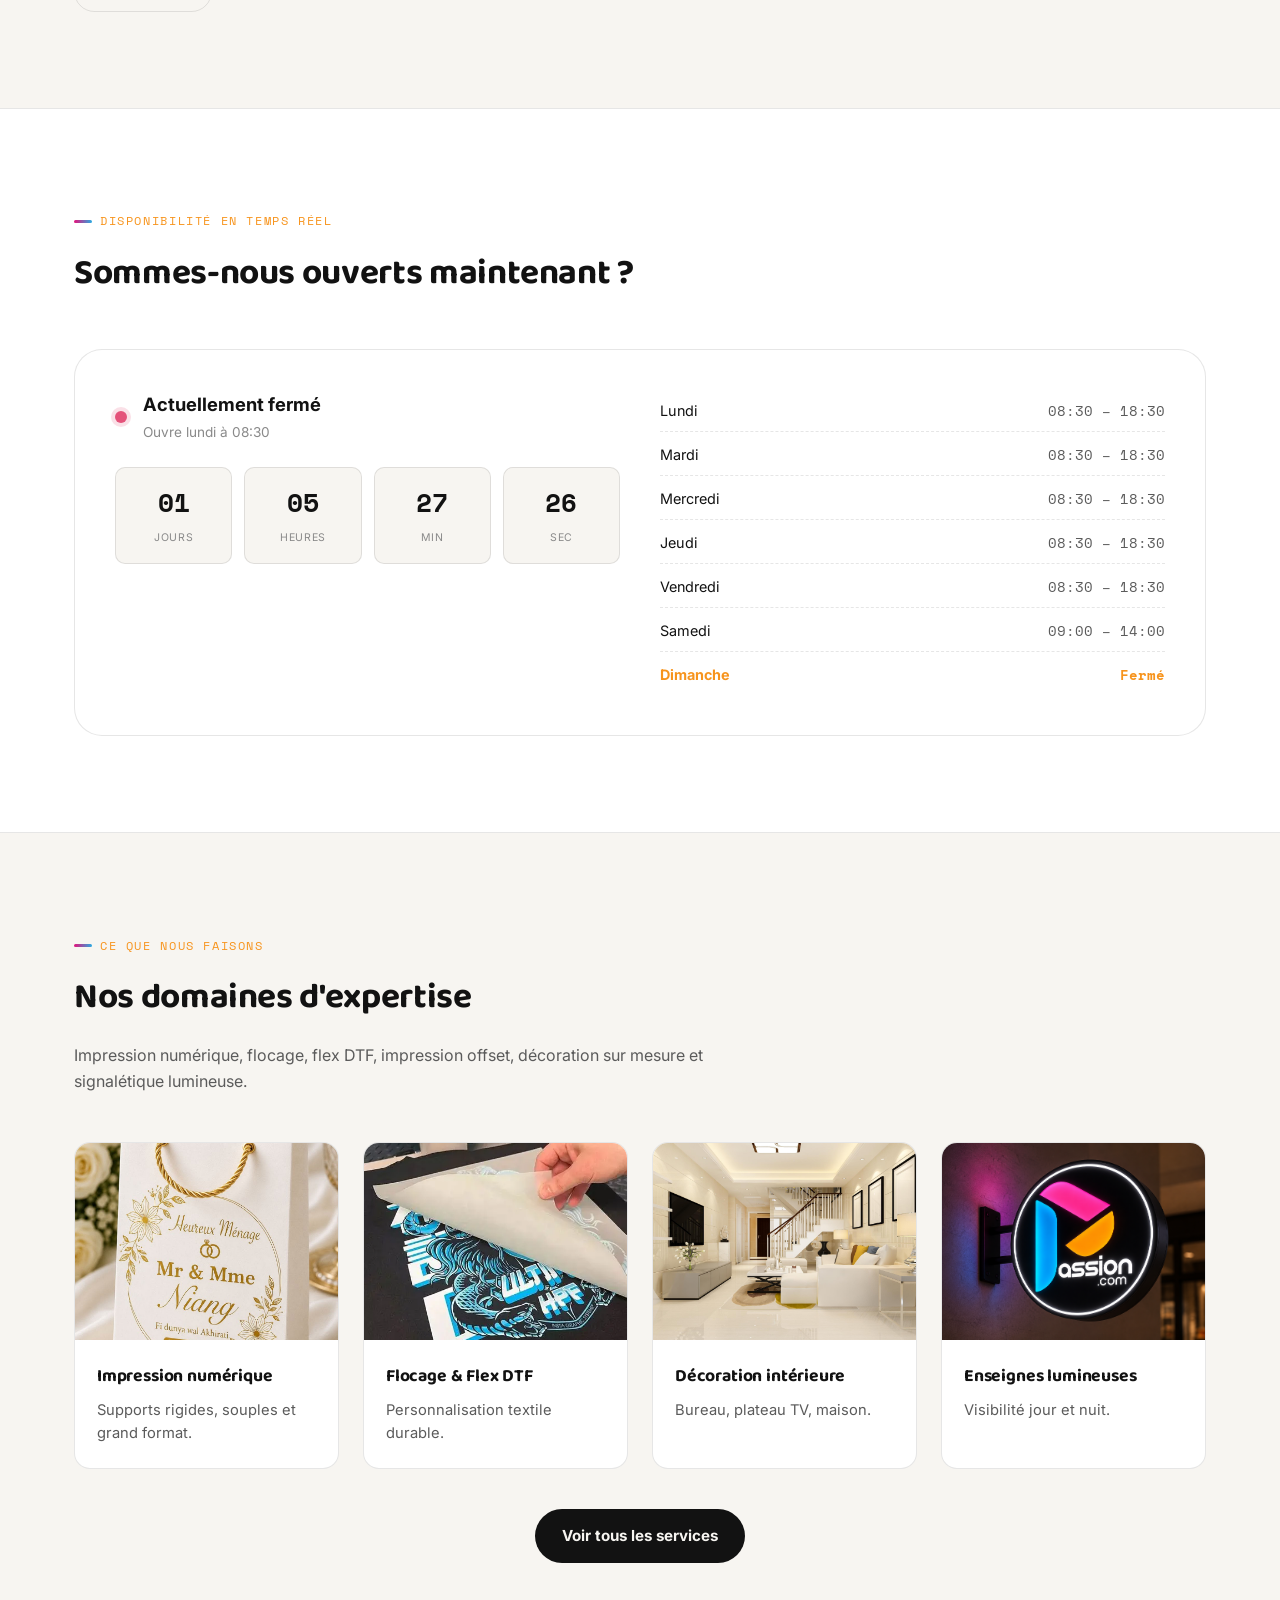
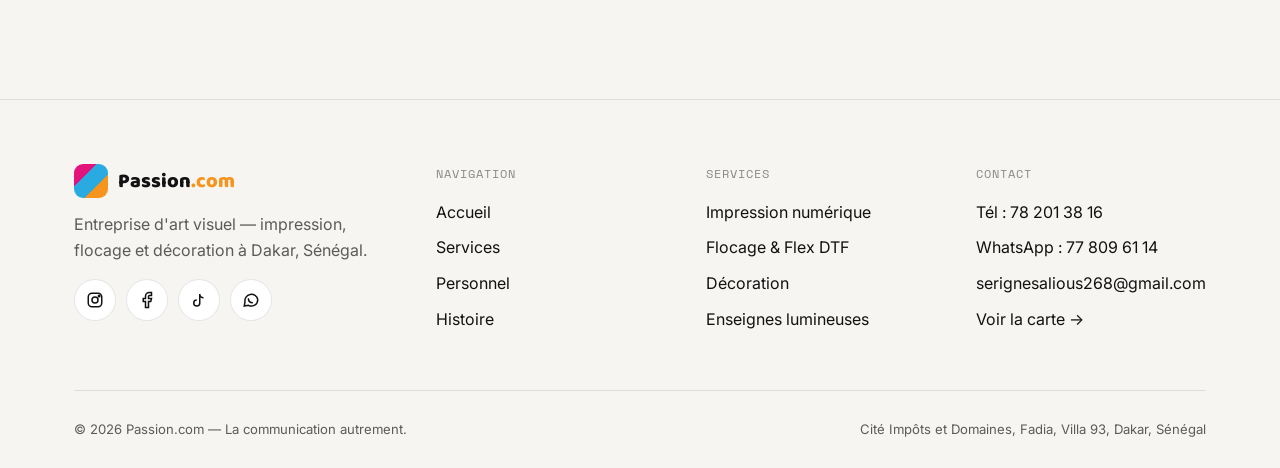
==== commit fd17dff8: "Ajout des vraies photos" ====
--- a/index.html
+++ b/index.html
@@ -83,9 +83,9 @@
         <a href="histoire.html" class="btn btn-outline btn-sm">Notre histoire →</a>
       </div>
       <div class="grid" style="grid-template-columns:1fr 1fr; gap:16px;" class="reveal">
-        <img src="image/paneau.jpg" alt="">
-         <img src="image/OIP (1).webp" alt="">
-        <img src="image/OIP (2).webp" alt="">
+        <img src="image/passion3.jpg" alt="">
+         <img src="image/passion4.jpg" alt="">
+        <img src="image/passion5.jpg" alt="">
         <img src="image/machine.webp" alt="">
       </div>
     </div>
@@ -141,7 +141,7 @@
     </div>
     <div class="grid grid-4 reveal">
       <div class="card">
-        <div class="card-media"><img src="image/impression numerique.jpg" alt="Impression numérique"></div>
+        <div class="card-media"><img src="image/Passion6.jpg" alt="Impression numérique"></div>
         <div class="card-body"><h3>Impression numérique</h3><p>Supports rigides, souples et grand format.</p></div>
       </div>
       <div class="card">
--- a/css/style.css
+++ b/css/style.css
@@ -382,9 +382,14 @@
 .notice strong{ color:var(--ink); }
 
 /* Person cards */
-.person-card .card-media{ aspect-ratio:3/4; }
+.avatar-initials{ font-family:var(--font-display); font-weight:700; font-size:3.4rem; color:#fff; letter-spacing:.02em; text-shadow:0 4px 18px rgba(0,0,0,.18); }
 .person-role{ font-family:var(--font-mono); font-size:.72rem; text-transform:uppercase; letter-spacing:.05em; color:var(--blue); margin-bottom:6px; display:block; }
 
 /* Reveal on scroll */
 .reveal{ opacity:0; transform:translateY(24px); transition:opacity .6s ease, transform .6s ease; }
-.reveal.in{ opacity:1; transform:translateY(0); }+.reveal.in{ opacity:1; transform:translateY(0); }
+.card{
+  background:var(--bg-card); border:1px solid var(--line); border-radius:var(--radius-md);
+  overflow:hidden; transition:.25s; position:relative;
+}
+.card:hover{ transform:translateY(-4px); box-shadow:var(--shadow); border-color:transparent; }
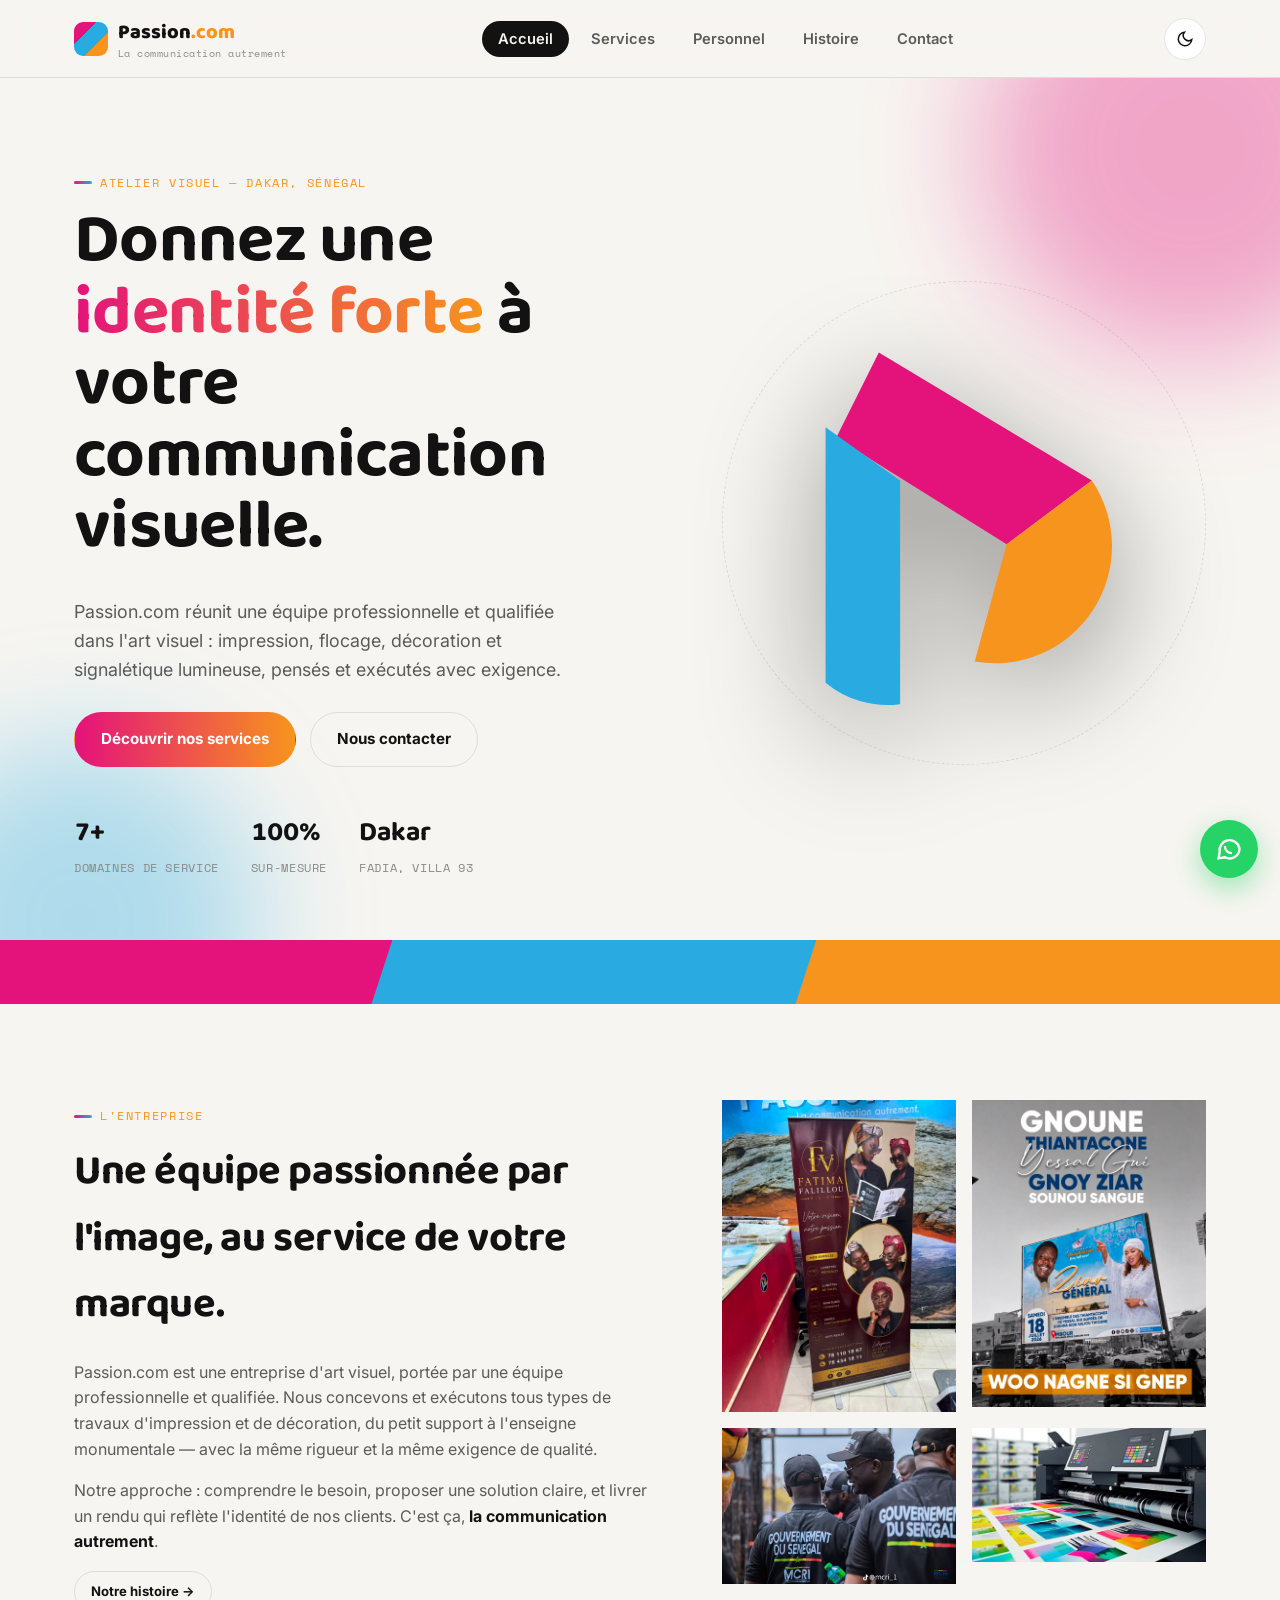
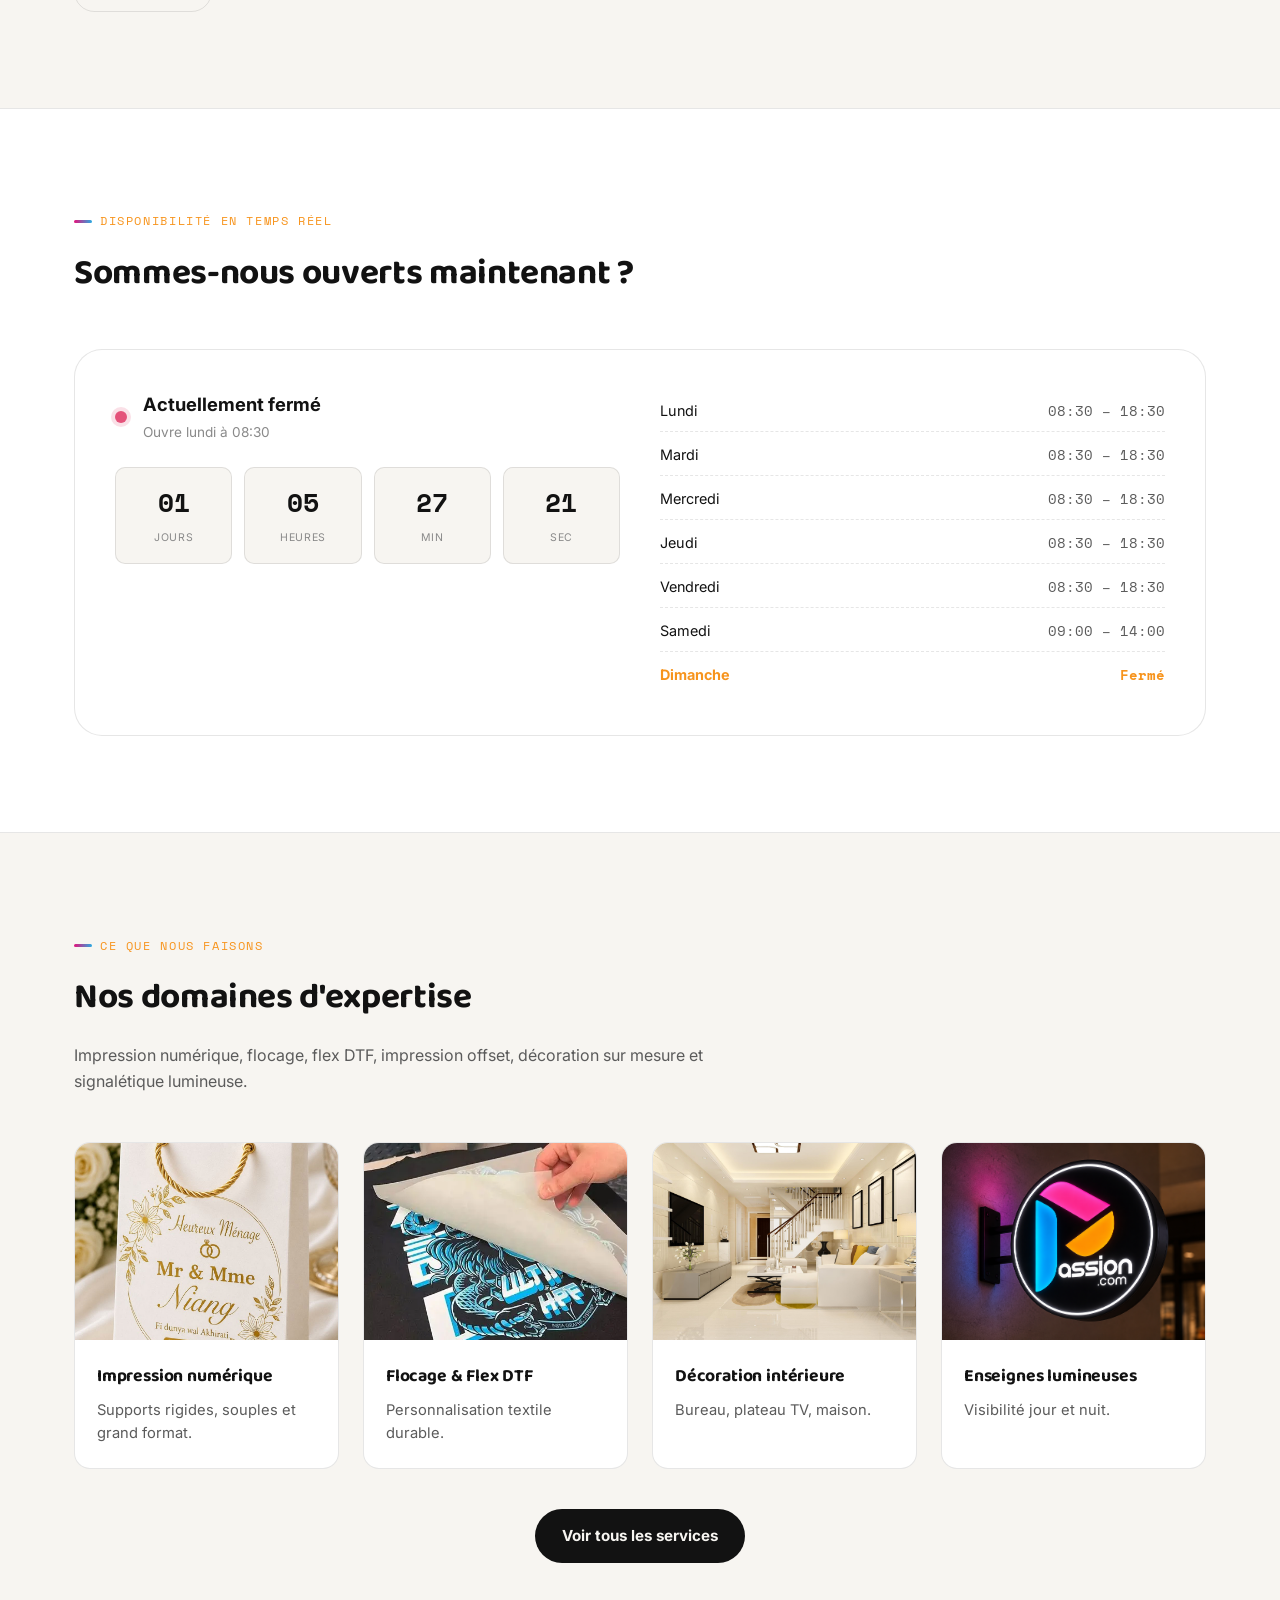
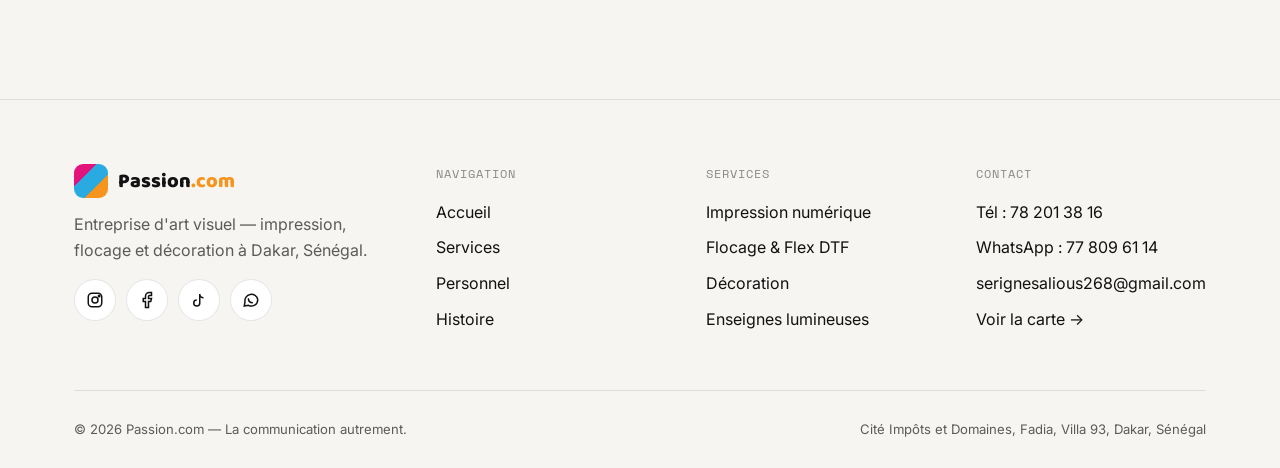
==== commit a28b62e3: "Ajout favicon, apercu de partage et ameliorations visuelles" ====
--- a/index.html
+++ b/index.html
@@ -5,8 +5,16 @@
 <meta name="viewport" content="width=device-width, initial-scale=1.0">
 <title>Passion.com — La communication autrement | Dakar, Sénégal</title>
 <meta name="description" content="Passion.com : impression numérique, flocage, flex DTF, impression offset, décoration et enseignes lumineuses à Dakar. La communication autrement.">
-<link rel="preconnect" href="https://fonts.googleapis.com">
 <link rel="stylesheet" href="css/style.css">
+<link rel="icon" type="image/svg+xml" href="favicon.svg">
+<link rel="icon" type="image/x-icon" href="favicon.ico">
+
+<meta property="og:title" content="Passion.com — La communication autrement">
+<meta property="og:description" content="Impression numérique, flocage, décoration et enseignes lumineuses à Dakar, Sénégal.">
+<meta property="og:image" content="https://serignesalious268-svg.github.io/SALL-SERIGNE-SALIOU-PassionCom/og-image.png">
+<meta property="og:url" content="https://serignesalious268-svg.github.io/SALL-SERIGNE-SALIOU-PassionCom/">
+<meta property="og:type" content="website">
+<meta name="twitter:card" content="summary_large_image">
 </head>
 <body>
 
--- a/css/style.css
+++ b/css/style.css
@@ -392,4 +392,37 @@
   background:var(--bg-card); border:1px solid var(--line); border-radius:var(--radius-md);
   overflow:hidden; transition:.25s; position:relative;
 }
-.card:hover{ transform:translateY(-4px); box-shadow:var(--shadow); border-color:transparent; }+.card:hover{ transform:translateY(-4px); box-shadow:var(--shadow); border-color:transparent; }
+
+/* Barre de progression de défilement */
+.scroll-progress{
+  position:fixed; top:0; left:0; height:3px; width:0%;
+  background:linear-gradient(90deg,var(--magenta),var(--orange));
+  z-index:999; transition:width .1s linear;
+}
+
+/* Bouton WhatsApp flottant */
+.whatsapp-float{
+  position:fixed; bottom:22px; right:22px; z-index:998;
+  width:58px; height:58px; border-radius:50%;
+  background:#25D366; color:#fff;
+  display:flex; align-items:center; justify-content:center;
+  box-shadow:0 10px 28px rgba(37,211,102,.45);
+  transition:transform .25s ease, box-shadow .25s ease;
+  animation: wa-pulse 2.4s ease-in-out infinite;
+}
+.whatsapp-float:hover{ transform:scale(1.08); box-shadow:0 14px 34px rgba(37,211,102,.55); }
+.whatsapp-float svg{ width:28px; height:28px; }
+@keyframes wa-pulse{
+  0%, 100%{ box-shadow:0 10px 28px rgba(37,211,102,.45), 0 0 0 0 rgba(37,211,102,.4); }
+  50%{ box-shadow:0 10px 28px rgba(37,211,102,.45), 0 0 0 10px rgba(37,211,102,0); }
+}
+@media (max-width:600px){
+  .whatsapp-float{ width:52px; height:52px; bottom:16px; right:16px; }
+  .whatsapp-float svg{ width:24px; height:24px; }
+}
+
+/* Parallax du hero */
+.hero-visual .p-shape{ transition: transform .15s ease-out; will-change: transform; }
+.hero-visual .ring{ transition: transform .2s ease-out; }
+.hero-stat b{ font-variant-numeric: tabular-nums; }
